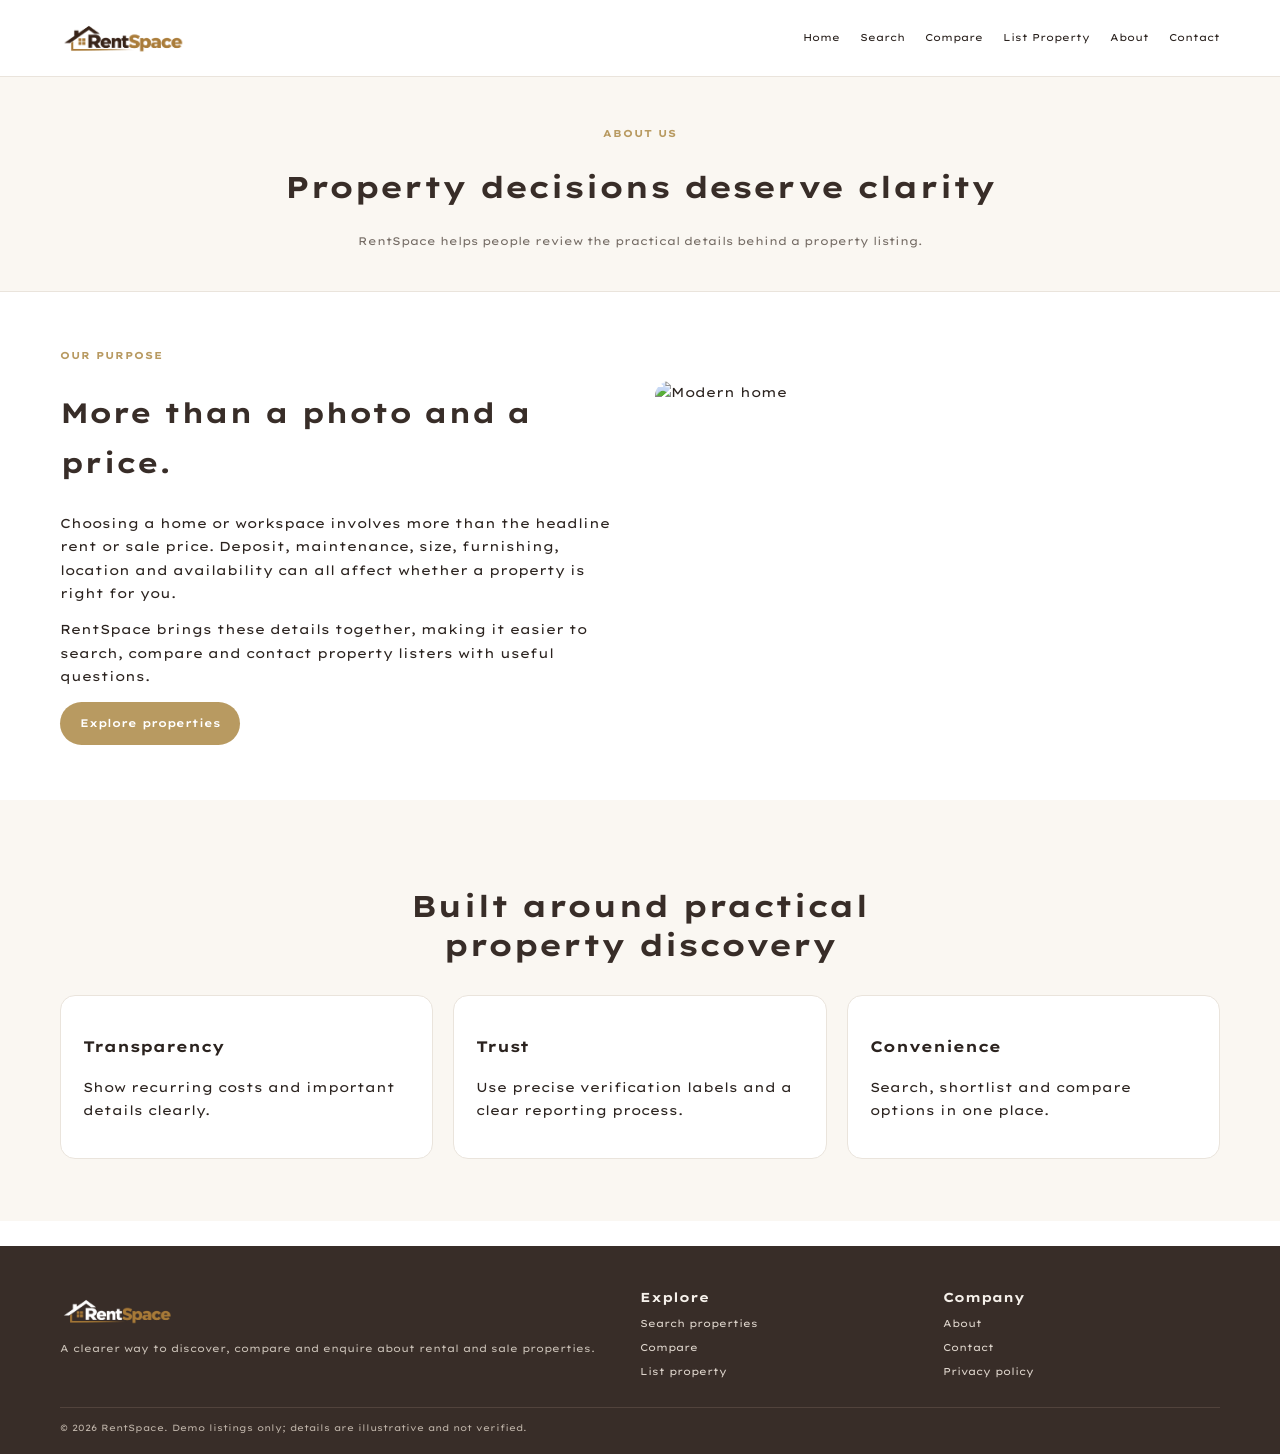
==== about.html @ 7304168e "basicPush" ====
<!doctype html><html lang="en"><head><meta charset="utf-8"><meta name="viewport" content="width=device-width,initial-scale=1"><title>About | RentSpace</title><link rel="icon" type="image/png" href="favicon.png"><link rel="shortcut icon" href="favicon.ico"><link rel="stylesheet" href="css/styles.css"></head><body><header class="header"><div class="container nav"><a class="logo" href="index.html" aria-label="RentSpace Home"><img src="logo.png" alt="RentSpace" class="logo-img"></a><nav class="links"><a href="index.html">Home</a><a href="search.html">Search</a><a href="compare.html">Compare</a><a href="list-property.html">List Property</a><a href="about.html">About</a><a href="contact.html">Contact</a></nav></div></header><main><section class="pagehead"><div class="container"><div class="eyebrow">About us</div><h1>Property decisions deserve clarity</h1><p>RentSpace helps people review the practical details behind a property listing.</p></div></section><section class="container about"><div><div class="eyebrow">Our purpose</div><h2 style="color:var(--g);font-size:28px">More than a photo and a price.</h2><p>Choosing a home or workspace involves more than the headline rent or sale price. Deposit, maintenance, size, furnishing, location and availability can all affect whether a property is right for you.</p><p>RentSpace brings these details together, making it easier to search, compare and contact property listers with useful questions.</p><a class="btn" href="search.html">Explore properties</a></div><img src="https://images.unsplash.com/photo-1600585154340-be6161a56a0c?auto=format&fit=crop&w=900&q=80" alt="Modern home"></section><section class="section soft"><div class="container"><div class="head"><h2>Built around practical property discovery</h2></div><div class="grid"><div class="card" style="padding:22px"><h3>Transparency</h3><p>Show recurring costs and important details clearly.</p></div><div class="card" style="padding:22px"><h3>Trust</h3><p>Use precise verification labels and a clear reporting process.</p></div><div class="card" style="padding:22px"><h3>Convenience</h3><p>Search, shortlist and compare options in one place.</p></div></div></div></section></main><footer class="footer"><div class="container"><div class="footgrid"><div><a class="logo" href="index.html" aria-label="RentSpace Home"><img src="logo-light.png" alt="RentSpace" class="logo-img footer-logo-img"></a><p>A clearer way to discover, compare and enquire about rental and sale properties.</p></div><div><b>Explore</b><a href="search.html">Search properties</a><a href="compare.html">Compare</a><a href="list-property.html">List property</a></div><div><b>Company</b><a href="about.html">About</a><a href="contact.html">Contact</a><a href="#">Privacy policy</a></div></div><div class="copy">© 2026 RentSpace. Demo listings only; details are illustrative and not verified.</div></div></footer><script src="js/main.js"></script></body></html>
---- css/styles.css ----
@import url('https://fonts.googleapis.com/css2?family=Lexend+Giga:wght@300;400;500;600;700&display=swap');

:root {
  --g: #382D28;
  --o: #B89A61;
  --ink: #2b231f;
  --muted: #756c65;
  --cream: #faf7f2;
  --line: #eae4dc;
}

* {
  box-sizing: border-box;
}

body {
  margin: 0;
  color: var(--ink);
  font: 13px/1.8 'Lexend Giga', sans-serif;
  background-color: #fff;
}

a {
  color: inherit;
  text-decoration: none;
}

img {
  display: block;
  max-width: 100%;
}

button, .btn {
  border: 0;
  border-radius: 30px;
  padding: 12px 20px;
  background: var(--o);
  color: white;
  cursor: pointer;
  display: inline-block;
  font: inherit;
  font-size: 11px;
  font-weight: 600;
  transition: background-color 0.2s ease, transform 0.15s ease;
}

button:hover, .btn:hover {
  background: #9e814a;
}

input, select, textarea {
  font: inherit;
  padding: 12px;
  border: 1px solid var(--line);
  border-radius: 9px;
  width: 100%;
  background: white;
  color: var(--ink);
}

input:focus, select:focus, textarea:focus {
  outline: none;
  border-color: var(--o);
  box-shadow: 0 0 0 3px rgba(184, 154, 97, 0.18);
}

.container {
  width: min(1160px, 92%);
  margin: auto;
}

.header {
  position: sticky;
  top: 0;
  background: white;
  border-bottom: 1px solid var(--line);
  z-index: 10;
}

.nav {
  min-height: 76px;
  display: flex;
  align-items: center;
  justify-content: space-between;
  gap: 20px;
}

.logo {
  display: inline-flex;
  align-items: center;
  font-size: 22px;
  font-weight: 700;
  color: var(--g);
  text-decoration: none;
}

.logo b {
  color: var(--o);
}

.logo-img {
  height: 42px;
  width: auto;
  max-width: 180px;
  object-fit: contain;
  display: block;
}

.footer .logo-img,
.footer-logo-img {
  height: 38px;
  max-width: 165px;
  margin-bottom: 10px;
}

.footer .logo img[src="logo.png"] {
  filter: brightness(0) invert(1);
}

.links {
  display: flex;
  gap: 20px;
  font-size: 10px;
}

.links a {
  transition: color 0.2s ease;
}

.links a:hover {
  color: var(--o);
}

.hero {
  min-height: 480px;
  background: linear-gradient(90deg, #fff 0%, #fffffff0 42%, #ffffff12), url('../images/hero.jpg') center/cover;
  display: flex;
  align-items: center;
}

.hero-in {
  max-width: 620px;
  padding: 55px 0;
}

.eyebrow {
  color: var(--o);
  font-size: 10px;
  font-weight: 700;
  letter-spacing: 1px;
  text-transform: uppercase;
}

.hero h1 {
  font-size: clamp(32px, 5vw, 55px);
  line-height: 1.2;
  color: var(--g);
  letter-spacing: -2px;
  margin: 12px 0;
}

.hero p {
  max-width: 500px;
  color: var(--muted);
}

.searchbar {
  display: grid;
  grid-template-columns: 1.4fr 1fr 1fr auto;
  gap: 8px;
  background: white;
  padding: 10px;
  border-radius: 15px;
  box-shadow: 0 10px 30px rgba(56, 45, 40, 0.10);
  margin-top: 25px;
  border: 1px solid var(--line);
}

.section {
  padding: 62px 0;
}

.soft {
  background: var(--cream);
}

.head {
  text-align: center;
  max-width: 650px;
  margin: 0 auto 30px;
}

.head h2, .pagehead h1 {
  color: var(--g);
  font-size: 30px;
  line-height: 1.3;
}

.head p, .pagehead p {
  color: var(--muted);
  font-size: 11px;
}

.grid {
  display: grid;
  grid-template-columns: repeat(3, 1fr);
  gap: 20px;
}

.card {
  border: 1px solid var(--line);
  border-radius: 15px;
  overflow: hidden;
  background: white;
  transition: transform 0.2s ease, box-shadow 0.2s ease;
}

.card:hover {
  transform: translateY(-2px);
  box-shadow: 0 12px 30px rgba(56, 45, 40, 0.08);
}

.card img {
  width: 100%;
  height: 190px;
  object-fit: cover;
}

.body {
  padding: 16px;
}

.body h3 {
  color: var(--g);
  font-size: 13px;
  margin: 7px 0;
}

.meta {
  color: var(--muted);
  font-size: 10px;
}

.price {
  color: var(--o);
  font-size: 15px;
  font-weight: 700;
  margin: 8px 0;
}

.actions {
  display: flex;
  gap: 8px;
  margin-top: 14px;
}

.actions button, .actions .btn {
  font-size: 10px;
  padding: 9px 13px;
}

.outline {
  background: white;
  color: var(--g);
  border: 1px solid var(--line);
}

.outline:hover {
  background: var(--g);
  color: white;
  border-color: var(--g);
}

.tag {
  font-size: 9px;
  background: #f4efea;
  color: var(--g);
  padding: 4px 8px;
  border-radius: 20px;
  border: 1px solid #e7ded4;
  display: inline-block;
}

.trust {
  display: grid;
  grid-template-columns: repeat(4, 1fr);
  gap: 16px;
  text-align: center;
  padding: 28px 0;
}

.trust b {
  display: block;
  color: var(--g);
  font-size: 11px;
}

.trust span {
  color: var(--muted);
  font-size: 9px;
}

.category {
  height: 210px;
  position: relative;
  border-radius: 14px;
  overflow: hidden;
}

.category img {
  width: 100%;
  height: 100%;
  object-fit: cover;
  transition: transform 0.3s ease;
}

.category:hover img {
  transform: scale(1.04);
}

.category b {
  position: absolute;
  bottom: 0;
  left: 0;
  right: 0;
  padding: 35px 15px 12px;
  color: white;
  background: linear-gradient(transparent, rgba(30, 23, 20, 0.85));
}

.cta {
  margin: 15px auto 45px;
  background: #faf5ee;
  border: 1px solid #ece3d5;
  border-radius: 18px;
  padding: 30px;
  display: flex;
  align-items: center;
  justify-content: space-between;
}

.pagehead {
  text-align: center;
  background: var(--cream);
  padding: 48px 0 28px;
  border-bottom: 1px solid var(--line);
}

.layout {
  display: grid;
  grid-template-columns: 235px 1fr;
  gap: 22px;
  padding: 35px 0 65px;
}

.filters, .panel, .formbox {
  border: 1px solid var(--line);
  border-radius: 15px;
  padding: 18px;
  height: max-content;
  background: white;
}

.filters h3, .panel h2 {
  color: var(--g);
}

.filtergroup {
  border-top: 1px solid var(--line);
  padding: 12px 0;
  font-size: 10px;
}

.filtergroup label {
  display: block;
  margin: 7px 0;
  color: var(--muted);
}

.results {
  display: grid;
  grid-template-columns: repeat(2, 1fr);
  gap: 16px;
}

.resulthead {
  display: flex;
  justify-content: space-between;
  margin-bottom: 15px;
}

.detail {
  display: grid;
  grid-template-columns: 1.4fr 1fr;
  gap: 25px;
  padding: 35px 0;
}

.detailphoto {
  width: 100%;
  height: 380px;
  object-fit: cover;
  border-radius: 15px;
}

.thumbs {
  display: grid;
  grid-template-columns: repeat(3, 1fr);
  gap: 9px;
  margin-top: 9px;
}

.thumbs img {
  height: 95px;
  width: 100%;
  object-fit: cover;
  border-radius: 9px;
}

.panel h1 {
  color: var(--g);
  font-size: 22px;
}

.cost {
  display: flex;
  justify-content: space-between;
  border-top: 1px solid var(--line);
  padding: 9px 0;
  font-size: 10px;
}

.formbox {
  max-width: 760px;
  margin: 35px auto 65px;
  padding: 25px;
}

.formgrid {
  display: grid;
  grid-template-columns: 1fr 1fr;
  gap: 14px;
}

.formgrid .full {
  grid-column: 1 / -1;
}

.field label {
  display: block;
  font-size: 10px;
  font-weight: 600;
  margin: 0 0 6px;
  color: var(--ink);
}

.notice {
  display: none;
  background: #f4efe9;
  color: var(--g);
  border: 1px solid #dfd5c8;
  padding: 12px;
  border-radius: 9px;
  margin: 12px 0;
  font-size: 10px;
}

.comparetable {
  border-collapse: collapse;
  width: 100%;
  min-width: 600px;
}

.comparetable th, .comparetable td {
  text-align: left;
  padding: 13px;
  border-bottom: 1px solid var(--line);
  font-size: 10px;
}

.comparetable th {
  background: #f4efe9;
  color: var(--g);
}

.about {
  display: grid;
  grid-template-columns: 1fr 1fr;
  gap: 30px;
  align-items: center;
  padding: 55px 0;
}

.about img {
  height: 330px;
  width: 100%;
  object-fit: cover;
  border-radius: 15px;
}

.footer {
  background: #382D28;
  color: #f5f0ea;
  padding: 40px 0 18px;
  margin-top: 25px;
}

.footgrid {
  display: grid;
  grid-template-columns: 2fr 1fr 1fr;
  gap: 25px;
}

.footer a {
  display: block;
  font-size: 10px;
  margin: 6px 0;
  color: #ddd4cb;
  transition: color 0.2s ease;
}

.footer a:hover {
  color: var(--o);
}

.footer p {
  font-size: 10px;
  color: #c8bfb5;
}

.copy {
  border-top: 1px solid #52433c;
  margin-top: 20px;
  padding-top: 12px;
  font-size: 9px;
  color: #bdb2a7;
}

@media (max-width: 800px) {
  .links {
    gap: 10px;
  }
  .links a {
    font-size: 9px;
  }
  .grid {
    grid-template-columns: repeat(2, 1fr);
  }
  .searchbar {
    grid-template-columns: 1fr 1fr;
  }
  .searchbar button {
    grid-column: 1 / -1;
  }
  .layout {
    grid-template-columns: 190px 1fr;
  }
}

@media (max-width: 600px) {
  .nav {
    align-items: flex-start;
    padding: 15px 0;
    flex-direction: column;
  }
  .links {
    flex-wrap: wrap;
  }
  .hero {
    min-height: 470px;
    background-position: 60%;
  }
  .searchbar, .grid, .results, .detail, .about {
    grid-template-columns: 1fr;
  }
  .searchbar button {
    grid-column: auto;
  }
  .trust {
    grid-template-columns: 1fr 1fr;
  }
  .layout {
    grid-template-columns: 1fr;
  }
  .cta {
    align-items: flex-start;
    gap: 15px;
    flex-direction: column;
  }
  .formgrid {
    grid-template-columns: 1fr;
  }
  .formgrid .full {
    grid-column: auto;
  }
  .footgrid {
    grid-template-columns: 1fr 1fr;
  }
  .detailphoto {
    height: 260px;
  }
  .thumbs img {
    height: 75px;
  }
  .resulthead {
    gap: 10px;
    flex-direction: column;
  }
  .comparewrap {
    overflow-x: auto;
  }
}
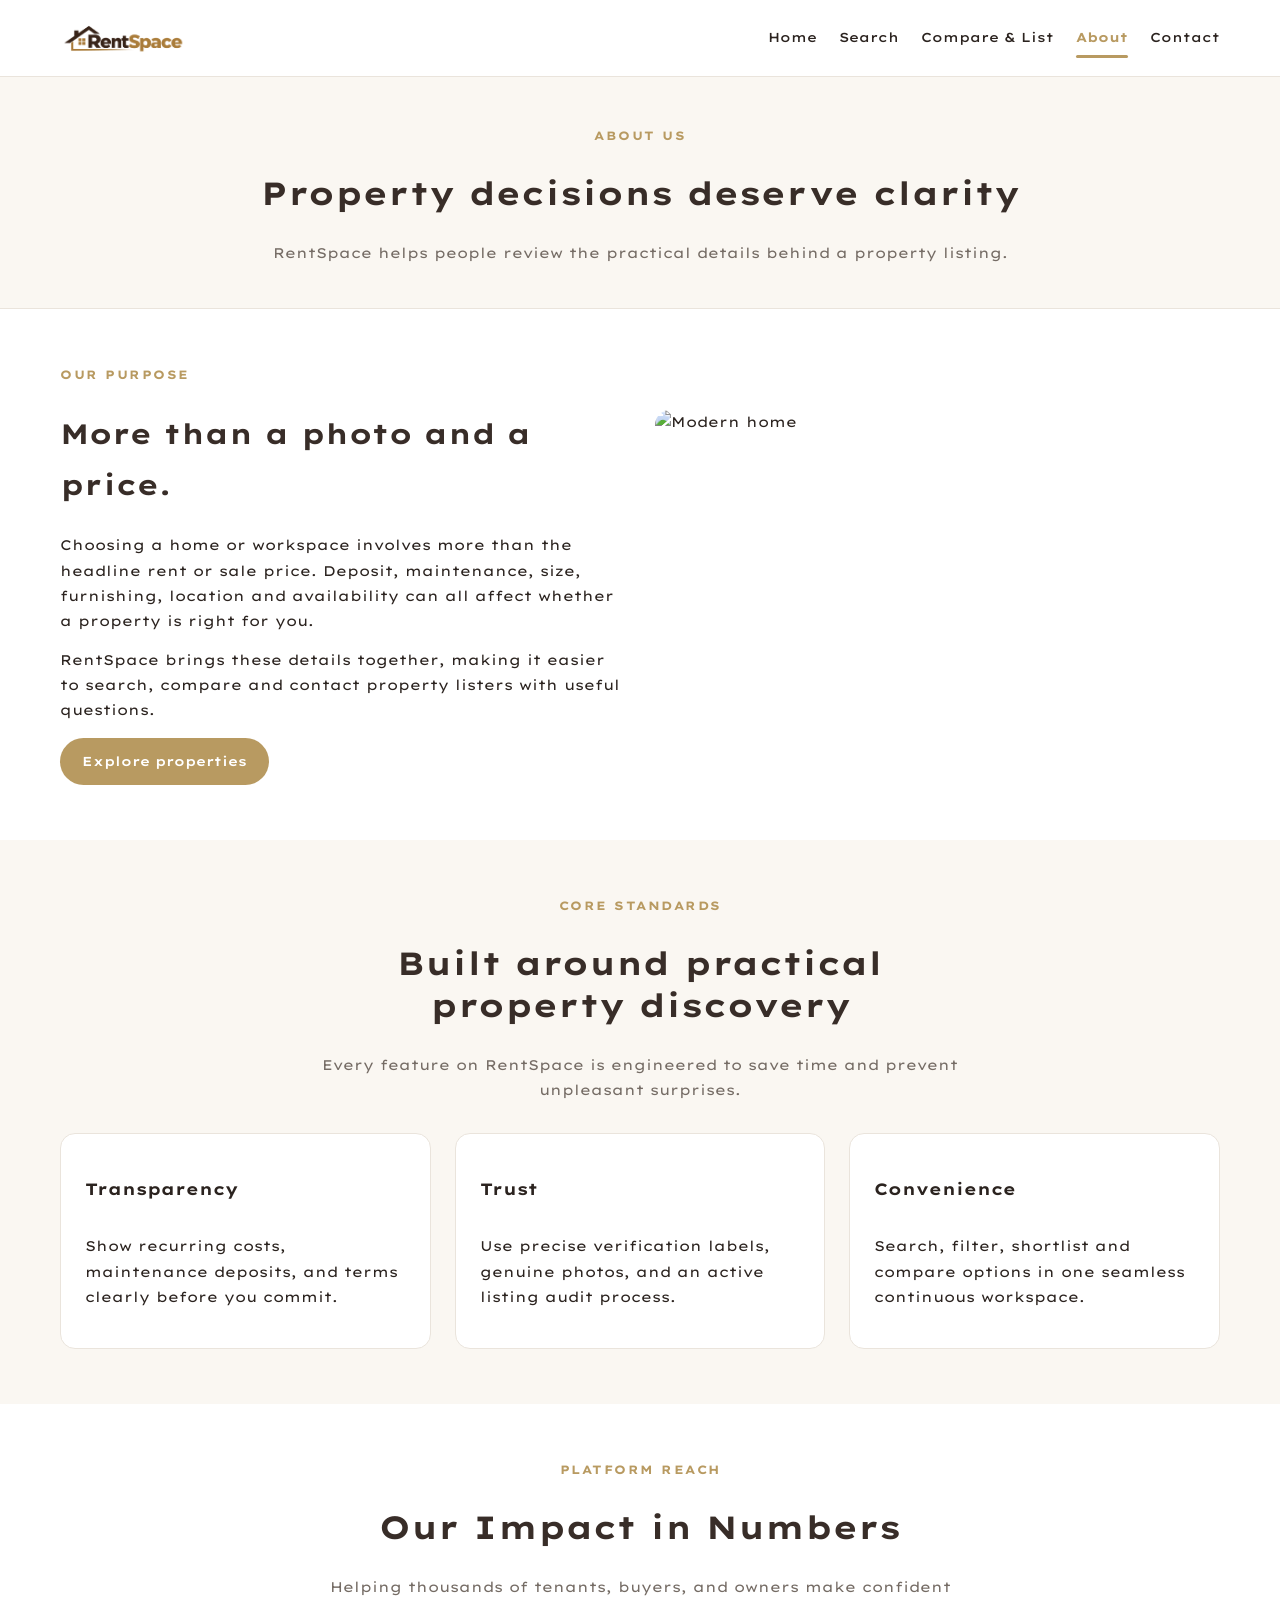
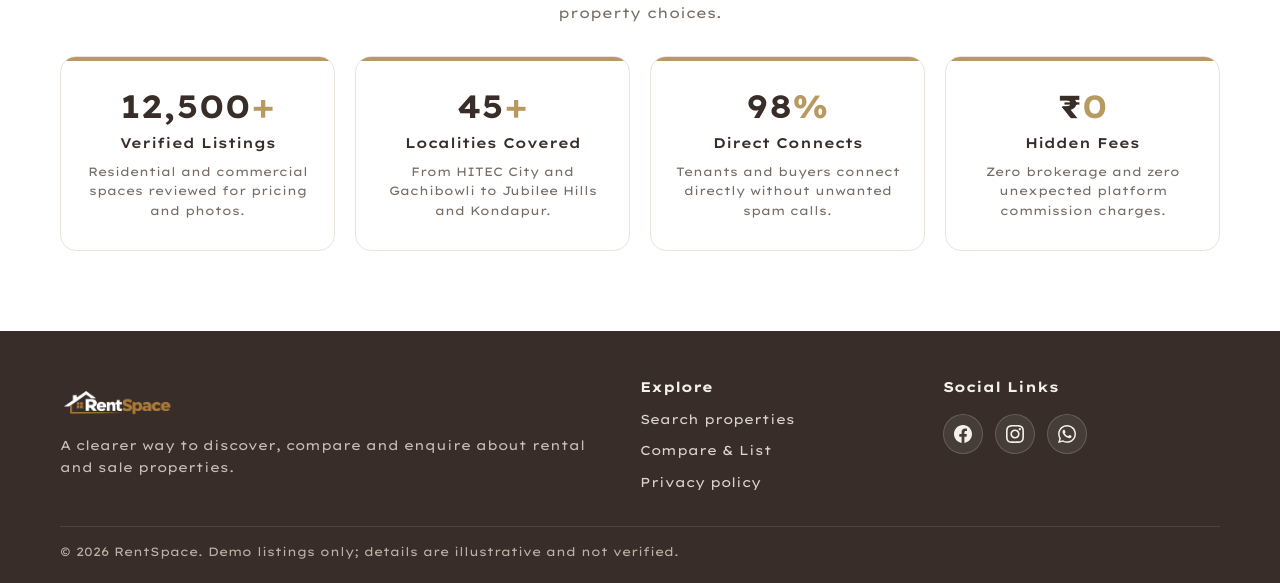
==== commit ad29ac0d: "Enhance RentSpace: update color palette to Dark Walnut & Antique Gold, unify Compare & List, add uni" ====
--- a/about.html
+++ b/about.html
@@ -1 +1,137 @@
-<!doctype html><html lang="en"><head><meta charset="utf-8"><meta name="viewport" content="width=device-width,initial-scale=1"><title>About | RentSpace</title><link rel="icon" type="image/png" href="favicon.png"><link rel="shortcut icon" href="favicon.ico"><link rel="stylesheet" href="css/styles.css"></head><body><header class="header"><div class="container nav"><a class="logo" href="index.html" aria-label="RentSpace Home"><img src="logo.png" alt="RentSpace" class="logo-img"></a><nav class="links"><a href="index.html">Home</a><a href="search.html">Search</a><a href="compare.html">Compare</a><a href="list-property.html">List Property</a><a href="about.html">About</a><a href="contact.html">Contact</a></nav></div></header><main><section class="pagehead"><div class="container"><div class="eyebrow">About us</div><h1>Property decisions deserve clarity</h1><p>RentSpace helps people review the practical details behind a property listing.</p></div></section><section class="container about"><div><div class="eyebrow">Our purpose</div><h2 style="color:var(--g);font-size:28px">More than a photo and a price.</h2><p>Choosing a home or workspace involves more than the headline rent or sale price. Deposit, maintenance, size, furnishing, location and availability can all affect whether a property is right for you.</p><p>RentSpace brings these details together, making it easier to search, compare and contact property listers with useful questions.</p><a class="btn" href="search.html">Explore properties</a></div><img src="https://images.unsplash.com/photo-1600585154340-be6161a56a0c?auto=format&fit=crop&w=900&q=80" alt="Modern home"></section><section class="section soft"><div class="container"><div class="head"><h2>Built around practical property discovery</h2></div><div class="grid"><div class="card" style="padding:22px"><h3>Transparency</h3><p>Show recurring costs and important details clearly.</p></div><div class="card" style="padding:22px"><h3>Trust</h3><p>Use precise verification labels and a clear reporting process.</p></div><div class="card" style="padding:22px"><h3>Convenience</h3><p>Search, shortlist and compare options in one place.</p></div></div></div></section></main><footer class="footer"><div class="container"><div class="footgrid"><div><a class="logo" href="index.html" aria-label="RentSpace Home"><img src="logo-light.png" alt="RentSpace" class="logo-img footer-logo-img"></a><p>A clearer way to discover, compare and enquire about rental and sale properties.</p></div><div><b>Explore</b><a href="search.html">Search properties</a><a href="compare.html">Compare</a><a href="list-property.html">List property</a></div><div><b>Company</b><a href="about.html">About</a><a href="contact.html">Contact</a><a href="#">Privacy policy</a></div></div><div class="copy">© 2026 RentSpace. Demo listings only; details are illustrative and not verified.</div></div></footer><script src="js/main.js"></script></body></html>+<!doctype html>
+<html lang="en">
+<head>
+  <meta charset="utf-8">
+  <meta name="viewport" content="width=device-width,initial-scale=1">
+  <title>About | RentSpace</title>
+  <link rel="icon" type="image/png" href="favicon.png">
+  <link rel="shortcut icon" href="favicon.ico">
+  <link rel="stylesheet" href="css/styles.css">
+</head>
+<body>
+  <header class="header">
+    <div class="container nav">
+      <a class="logo" href="index.html" aria-label="RentSpace Home"><img src="logo.png" alt="RentSpace" class="logo-img"></a>
+      <nav class="links">
+        <a href="index.html">Home</a>
+        <a href="search.html">Search</a>
+        <a href="compare.html">Compare & List</a>
+        <a href="about.html" class="active">About</a>
+        <a href="contact.html">Contact</a>
+      </nav>
+    </div>
+  </header>
+
+  <main>
+    <section class="pagehead">
+      <div class="container">
+        <div class="eyebrow">About us</div>
+        <h1>Property decisions deserve clarity</h1>
+        <p>RentSpace helps people review the practical details behind a property listing.</p>
+      </div>
+    </section>
+
+    <!-- Section 1: Our Purpose -->
+    <section class="container about">
+      <div>
+        <div class="eyebrow">Our purpose</div>
+        <h2 style="color:var(--g);font-size:28px">More than a photo and a price.</h2>
+        <p>Choosing a home or workspace involves more than the headline rent or sale price. Deposit, maintenance, size, furnishing, location and availability can all affect whether a property is right for you.</p>
+        <p>RentSpace brings these details together, making it easier to search, compare and contact property listers with useful questions.</p>
+        <a class="btn" href="search.html">Explore properties</a>
+      </div>
+      <img src="https://images.unsplash.com/photo-1600585154340-be6161a56a0c?auto=format&fit=crop&w=900&q=80" alt="Modern home">
+    </section>
+
+    <!-- Section 2: Core Values -->
+    <section class="section soft">
+      <div class="container">
+        <div class="head">
+          <div class="eyebrow">Core Standards</div>
+          <h2>Built around practical property discovery</h2>
+          <p>Every feature on RentSpace is engineered to save time and prevent unpleasant surprises.</p>
+        </div>
+        <div class="grid">
+          <div class="card" style="padding:24px">
+            <h3>Transparency</h3>
+            <p>Show recurring costs, maintenance deposits, and terms clearly before you commit.</p>
+          </div>
+          <div class="card" style="padding:24px">
+            <h3>Trust</h3>
+            <p>Use precise verification labels, genuine photos, and an active listing audit process.</p>
+          </div>
+          <div class="card" style="padding:24px">
+            <h3>Convenience</h3>
+            <p>Search, filter, shortlist and compare options in one seamless continuous workspace.</p>
+          </div>
+        </div>
+      </div>
+    </section>
+
+    <!-- Section 3: Platform Impact & Milestones (New Unique Section) -->
+    <section class="container section">
+      <div class="head">
+        <div class="eyebrow">Platform Reach</div>
+        <h2>Our Impact in Numbers</h2>
+        <p>Helping thousands of tenants, buyers, and owners make confident property choices.</p>
+      </div>
+      <div class="stats-grid">
+        <div class="stat-card">
+          <div class="stat-number">12,500<span>+</span></div>
+          <div class="stat-title">Verified Listings</div>
+          <div class="stat-desc">Residential and commercial spaces reviewed for pricing and photos.</div>
+        </div>
+        <div class="stat-card">
+          <div class="stat-number">45<span>+</span></div>
+          <div class="stat-title">Localities Covered</div>
+          <div class="stat-desc">From HITEC City and Gachibowli to Jubilee Hills and Kondapur.</div>
+        </div>
+        <div class="stat-card">
+          <div class="stat-number">98<span>%</span></div>
+          <div class="stat-title">Direct Connects</div>
+          <div class="stat-desc">Tenants and buyers connect directly without unwanted spam calls.</div>
+        </div>
+        <div class="stat-card">
+          <div class="stat-number">₹<span>0</span></div>
+          <div class="stat-title">Hidden Fees</div>
+          <div class="stat-desc">Zero brokerage and zero unexpected platform commission charges.</div>
+        </div>
+      </div>
+    </section>
+  </main>
+
+  <footer class="footer">
+    <div class="container">
+      <div class="footgrid">
+        <div>
+          <a class="logo" href="index.html" aria-label="RentSpace Home"><img src="logo-light.png" alt="RentSpace" class="logo-img footer-logo-img"></a>
+          <p>A clearer way to discover, compare and enquire about rental and sale properties.</p>
+        </div>
+        <div>
+          <b>Explore</b>
+          <a href="search.html">Search properties</a>
+          <a href="compare.html">Compare & List</a>
+          <a href="#">Privacy policy</a>
+        </div>
+        <div>
+          <b>Social Links</b>
+          <div class="social-links">
+            <a href="https://facebook.com" target="_blank" rel="noopener noreferrer" class="social-icon" aria-label="Facebook" title="Facebook">
+              <svg width="18" height="18" viewBox="0 0 24 24" fill="currentColor"><path d="M24 12.073c0-6.627-5.373-12-12-12s-12 5.373-12 12c0 5.99 4.388 10.954 10.125 11.854v-8.385H7.078v-3.47h3.047V9.43c0-3.007 1.792-4.669 4.533-4.669 1.312 0 2.686.235 2.686.235v2.953H15.83c-1.491 0-1.956.925-1.956 1.874v2.25h3.328l-.532 3.47h-2.796v8.385C19.612 23.027 24 18.062 24 12.073z"/></svg>
+            </a>
+            <a href="https://instagram.com" target="_blank" rel="noopener noreferrer" class="social-icon" aria-label="Instagram" title="Instagram">
+              <svg width="18" height="18" viewBox="0 0 24 24" fill="currentColor"><path d="M12 2.163c3.204 0 3.584.012 4.85.07 3.252.148 4.771 1.691 4.919 4.919.058 1.265.069 1.645.069 4.849 0 3.205-.012 3.584-.069 4.849-.149 3.225-1.664 4.771-4.919 4.919-1.266.058-1.644.07-4.85.07-3.204 0-3.584-.012-4.849-.07-3.26-.149-4.771-1.699-4.919-4.92-.058-1.265-.07-1.644-.07-4.849 0-3.204.013-3.583.07-4.849.149-3.227 1.664-4.771 4.919-4.919 1.266-.057 1.645-.069 4.849-.069zm0-2.163c-3.259 0-3.667.014-4.947.072-4.358.2-6.78 2.618-6.98 6.98-.059 1.281-.073 1.689-.073 4.948 0 3.259.014 3.668.072 4.948.2 4.358 2.618 6.78 6.98 6.98 1.281.058 1.689.072 4.948.072 3.259 0 3.668-.014 4.948-.072 4.354-.2 6.782-2.618 6.979-6.98.059-1.28.073-1.689.073-4.948 0-3.259-.014-3.667-.072-4.947-.196-4.354-2.617-6.78-6.979-6.98-1.281-.059-1.69-.073-4.949-.073zm0 5.838c-3.403 0-6.162 2.759-6.162 6.162s2.759 6.163 6.162 6.163 6.162-2.759 6.162-6.163c0-3.403-2.759-6.162-6.162-6.162zm0 10.162c-2.209 0-4-1.79-4-4 0-2.209 1.791-4 4-4s4 1.791 4 4c0 2.21-1.791 4-4 4zm6.406-11.845c-.796 0-1.441.645-1.441 1.44s.645 1.44 1.441 1.44c.795 0 1.439-.645 1.439-1.44s-.644-1.44-1.439-1.44z"/></svg>
+            </a>
+            <a href="https://whatsapp.com" target="_blank" rel="noopener noreferrer" class="social-icon" aria-label="WhatsApp" title="WhatsApp">
+              <svg width="18" height="18" viewBox="0 0 24 24" fill="currentColor"><path d="M.057 24l1.687-6.163c-1.041-1.804-1.588-3.849-1.587-5.946.003-6.556 5.338-11.891 11.893-11.891 3.181.001 6.167 1.24 8.413 3.488 2.245 2.248 3.481 5.236 3.48 8.414-.003 6.557-5.338 11.892-11.893 11.892-1.99-.001-3.951-.5-5.688-1.448l-6.305 1.654zm6.597-3.807c1.676.995 3.276 1.591 5.392 1.592 5.448 0 9.886-4.434 9.889-9.885.002-5.462-4.415-9.89-9.881-9.892-5.452 0-9.887 4.434-9.889 9.884-.001 2.225.651 3.891 1.746 5.634l-.999 3.648 3.742-.981zm11.387-5.464c-.074-.124-.272-.198-.57-.347-.297-.149-1.758-.868-2.031-.967-.272-.099-.47-.149-.669.149-.198.297-.768.967-.941 1.165-.173.198-.347.223-.644.074-.297-.149-1.255-.462-2.39-1.475-.883-.788-1.48-1.761-1.653-2.059-.173-.297-.018-.458.13-.606.134-.133.297-.347.446-.521.151-.172.2-.296.3-.495.099-.198.05-.372-.025-.521-.075-.148-.669-1.611-.916-2.206-.242-.579-.487-.501-.669-.51l-.57-.01c-.198 0-.52.074-.792.372s-1.04 1.016-1.04 2.479 1.065 2.876 1.213 3.074c.149.198 2.095 3.2 5.076 4.487.709.306 1.263.489 1.694.626.712.226 1.36.194 1.872.118.571-.085 1.758-.719 2.006-1.413.248-.695.248-1.29.173-1.414z"/></svg>
+            </a>
+          </div>
+        </div>
+      </div>
+      <div class="copy">© 2026 RentSpace. Demo listings only; details are illustrative and not verified.</div>
+    </div>
+  </footer>
+
+  <script src="js/main.js"></script>
+</body>
+</html>
--- a/css/styles.css
+++ b/css/styles.css
@@ -13,10 +13,14 @@
   box-sizing: border-box;
 }
 
+html {
+  scroll-behavior: smooth;
+}
+
 body {
   margin: 0;
   color: var(--ink);
-  font: 13px/1.8 'Lexend Giga', sans-serif;
+  font: 14px/1.8 'Lexend Giga', sans-serif;
   background-color: #fff;
 }
 
@@ -33,13 +37,13 @@
 button, .btn {
   border: 0;
   border-radius: 30px;
-  padding: 12px 20px;
+  padding: 12px 22px;
   background: var(--o);
   color: white;
   cursor: pointer;
   display: inline-block;
   font: inherit;
-  font-size: 11px;
+  font-size: 13px;
   font-weight: 600;
   transition: background-color 0.2s ease, transform 0.15s ease;
 }
@@ -50,7 +54,8 @@
 
 input, select, textarea {
   font: inherit;
-  padding: 12px;
+  font-size: 13px;
+  padding: 12px 14px;
   border: 1px solid var(--line);
   border-radius: 9px;
   width: 100%;
@@ -117,18 +122,41 @@
   filter: brightness(0) invert(1);
 }
 
+/* Navigation Links & Active Highlighting */
 .links {
   display: flex;
-  gap: 20px;
-  font-size: 10px;
+  gap: 22px;
+  font-size: 13px;
+  align-items: center;
 }
 
 .links a {
+  position: relative;
+  padding: 8px 0;
+  color: var(--ink);
+  font-weight: 500;
   transition: color 0.2s ease;
+  text-decoration: none;
 }
 
 .links a:hover {
   color: var(--o);
+}
+
+.links a.active {
+  color: var(--o);
+  font-weight: 700;
+}
+
+.links a.active::after {
+  content: '';
+  position: absolute;
+  left: 0;
+  right: 0;
+  bottom: 0;
+  height: 2.5px;
+  background: var(--o);
+  border-radius: 2px;
 }
 
 .hero {
@@ -145,9 +173,9 @@
 
 .eyebrow {
   color: var(--o);
-  font-size: 10px;
+  font-size: 12px;
   font-weight: 700;
-  letter-spacing: 1px;
+  letter-spacing: 1.5px;
   text-transform: uppercase;
 }
 
@@ -155,13 +183,15 @@
   font-size: clamp(32px, 5vw, 55px);
   line-height: 1.2;
   color: var(--g);
-  letter-spacing: -2px;
+  letter-spacing: -1.5px;
   margin: 12px 0;
 }
 
 .hero p {
   max-width: 500px;
   color: var(--muted);
+  font-size: 15px;
+  line-height: 1.8;
 }
 
 .searchbar {
@@ -177,7 +207,7 @@
 }
 
 .section {
-  padding: 62px 0;
+  padding: 55px 0;
 }
 
 .soft {
@@ -192,19 +222,20 @@
 
 .head h2, .pagehead h1 {
   color: var(--g);
-  font-size: 30px;
+  font-size: 32px;
   line-height: 1.3;
 }
 
 .head p, .pagehead p {
   color: var(--muted);
-  font-size: 11px;
+  font-size: 14px;
 }
 
 .grid {
   display: grid;
   grid-template-columns: repeat(3, 1fr);
-  gap: 20px;
+  gap: 24px;
+  align-items: stretch;
 }
 
 .card {
@@ -212,6 +243,9 @@
   border-radius: 15px;
   overflow: hidden;
   background: white;
+  display: flex;
+  flex-direction: column;
+  height: 100%;
   transition: transform 0.2s ease, box-shadow 0.2s ease;
 }
 
@@ -227,36 +261,48 @@
 }
 
 .body {
-  padding: 16px;
+  padding: 18px;
+  display: flex;
+  flex-direction: column;
+  flex: 1;
 }
 
 .body h3 {
   color: var(--g);
-  font-size: 13px;
-  margin: 7px 0;
+  font-size: 16px;
+  margin: 8px 0;
+  line-height: 1.4;
 }
 
 .meta {
   color: var(--muted);
-  font-size: 10px;
+  font-size: 12px;
+  line-height: 1.6;
 }
 
 .price {
   color: var(--o);
-  font-size: 15px;
+  font-size: 18px;
   font-weight: 700;
   margin: 8px 0;
 }
 
+.price small {
+  font-size: 12px;
+  font-weight: 400;
+  color: var(--muted);
+}
+
 .actions {
   display: flex;
   gap: 8px;
-  margin-top: 14px;
+  margin-top: auto;
+  padding-top: 14px;
 }
 
 .actions button, .actions .btn {
-  font-size: 10px;
-  padding: 9px 13px;
+  font-size: 12px;
+  padding: 10px 16px;
 }
 
 .outline {
@@ -272,13 +318,15 @@
 }
 
 .tag {
-  font-size: 9px;
+  font-size: 12px;
+  font-weight: 500;
   background: #f4efea;
   color: var(--g);
-  padding: 4px 8px;
+  padding: 4px 10px;
   border-radius: 20px;
   border: 1px solid #e7ded4;
   display: inline-block;
+  width: fit-content;
 }
 
 .trust {
@@ -292,12 +340,13 @@
 .trust b {
   display: block;
   color: var(--g);
-  font-size: 11px;
+  font-size: 14px;
+  margin-bottom: 4px;
 }
 
 .trust span {
   color: var(--muted);
-  font-size: 9px;
+  font-size: 12px;
 }
 
 .category {
@@ -323,8 +372,9 @@
   bottom: 0;
   left: 0;
   right: 0;
-  padding: 35px 15px 12px;
+  padding: 35px 15px 14px;
   color: white;
+  font-size: 14px;
   background: linear-gradient(transparent, rgba(30, 23, 20, 0.85));
 }
 
@@ -348,51 +398,56 @@
 
 .layout {
   display: grid;
-  grid-template-columns: 235px 1fr;
-  gap: 22px;
+  grid-template-columns: 245px 1fr;
+  gap: 24px;
   padding: 35px 0 65px;
 }
 
 .filters, .panel, .formbox {
   border: 1px solid var(--line);
   border-radius: 15px;
-  padding: 18px;
+  padding: 20px;
   height: max-content;
   background: white;
 }
 
 .filters h3, .panel h2 {
   color: var(--g);
+  font-size: 18px;
 }
 
 .filtergroup {
   border-top: 1px solid var(--line);
-  padding: 12px 0;
-  font-size: 10px;
+  padding: 14px 0;
+  font-size: 13px;
 }
 
 .filtergroup label {
   display: block;
-  margin: 7px 0;
-  color: var(--muted);
+  margin: 8px 0;
+  color: var(--muted);
+  font-size: 12px;
 }
 
 .results {
   display: grid;
   grid-template-columns: repeat(2, 1fr);
-  gap: 16px;
+  gap: 20px;
+  align-items: stretch;
 }
 
 .resulthead {
   display: flex;
   justify-content: space-between;
-  margin-bottom: 15px;
+  align-items: center;
+  margin-bottom: 16px;
+  font-size: 13px;
 }
 
 .detail {
   display: grid;
   grid-template-columns: 1.4fr 1fr;
-  gap: 25px;
+  gap: 28px;
   padding: 35px 0;
 }
 
@@ -419,27 +474,27 @@
 
 .panel h1 {
   color: var(--g);
-  font-size: 22px;
+  font-size: 24px;
 }
 
 .cost {
   display: flex;
   justify-content: space-between;
   border-top: 1px solid var(--line);
-  padding: 9px 0;
-  font-size: 10px;
+  padding: 10px 0;
+  font-size: 13px;
 }
 
 .formbox {
   max-width: 760px;
   margin: 35px auto 65px;
-  padding: 25px;
+  padding: 28px;
 }
 
 .formgrid {
   display: grid;
   grid-template-columns: 1fr 1fr;
-  gap: 14px;
+  gap: 16px;
 }
 
 .formgrid .full {
@@ -448,7 +503,7 @@
 
 .field label {
   display: block;
-  font-size: 10px;
+  font-size: 12px;
   font-weight: 600;
   margin: 0 0 6px;
   color: var(--ink);
@@ -459,10 +514,10 @@
   background: #f4efe9;
   color: var(--g);
   border: 1px solid #dfd5c8;
-  padding: 12px;
+  padding: 14px;
   border-radius: 9px;
-  margin: 12px 0;
-  font-size: 10px;
+  margin: 14px 0;
+  font-size: 13px;
 }
 
 .comparetable {
@@ -473,9 +528,9 @@
 
 .comparetable th, .comparetable td {
   text-align: left;
-  padding: 13px;
+  padding: 14px;
   border-bottom: 1px solid var(--line);
-  font-size: 10px;
+  font-size: 13px;
 }
 
 .comparetable th {
@@ -501,7 +556,7 @@
 .footer {
   background: #382D28;
   color: #f5f0ea;
-  padding: 40px 0 18px;
+  padding: 44px 0 20px;
   margin-top: 25px;
 }
 
@@ -513,8 +568,8 @@
 
 .footer a {
   display: block;
-  font-size: 10px;
-  margin: 6px 0;
+  font-size: 13px;
+  margin: 8px 0;
   color: #ddd4cb;
   transition: color 0.2s ease;
 }
@@ -524,24 +579,168 @@
 }
 
 .footer p {
-  font-size: 10px;
+  font-size: 13px;
   color: #c8bfb5;
+  line-height: 1.7;
 }
 
 .copy {
   border-top: 1px solid #52433c;
-  margin-top: 20px;
-  padding-top: 12px;
-  font-size: 9px;
+  margin-top: 24px;
+  padding-top: 14px;
+  font-size: 12px;
   color: #bdb2a7;
+}
+
+/* Social Links in Footer */
+.social-links {
+  display: flex;
+  gap: 12px;
+  margin-top: 14px;
+  align-items: center;
+}
+
+.social-icon {
+  display: inline-flex !important;
+  align-items: center;
+  justify-content: center;
+  width: 40px;
+  height: 40px;
+  border-radius: 50%;
+  background: rgba(255, 255, 255, 0.08);
+  border: 1px solid rgba(255, 255, 255, 0.16);
+  color: #f5f0ea !important;
+  transition: all 0.25s ease;
+  margin: 0 !important;
+}
+
+.social-icon:hover {
+  background: var(--o);
+  border-color: var(--o);
+  color: var(--g) !important;
+  transform: translateY(-2px);
+  box-shadow: 0 4px 12px rgba(0, 0, 0, 0.3);
+}
+
+.social-icon svg {
+  display: block;
+  transition: transform 0.2s ease;
+}
+
+.social-icon:hover svg {
+  transform: scale(1.08);
+}
+
+/* ========================================================
+   Continuous Hub Menu & Combined Sections (Compare & List)
+   ======================================================== */
+.hub-section-divider {
+  border: 0;
+  height: 1px;
+  background: var(--line);
+  margin: 50px auto 35px;
+  max-width: min(1160px, 92%);
+}
+
+/* Compare Enhancements */
+.compare-empty {
+  text-align: center;
+  padding: 45px 24px;
+  background: white;
+  border: 1px solid var(--line);
+  border-radius: 16px;
+  max-width: 600px;
+  margin: 0 auto 25px;
+}
+
+.compare-empty h3 {
+  color: var(--g);
+  font-size: 20px;
+  margin: 0 0 10px;
+}
+
+.compare-empty p {
+  color: var(--muted);
+  font-size: 14px;
+  margin-bottom: 24px;
+}
+
+.compare-empty .actions {
+  justify-content: center;
+}
+
+.compare-col-header {
+  display: flex;
+  flex-direction: column;
+  gap: 8px;
+  min-width: 170px;
+}
+
+.compare-col-header img {
+  width: 100%;
+  height: 110px;
+  object-fit: cover;
+  border-radius: 8px;
+}
+
+.compare-col-header .remove-btn {
+  background: transparent;
+  border: 1px solid var(--line);
+  color: var(--muted);
+  padding: 5px 12px;
+  font-size: 12px;
+  border-radius: 12px;
+  cursor: pointer;
+  align-self: flex-start;
+  transition: all 0.2s ease;
+}
+
+.compare-col-header .remove-btn:hover {
+  background: #fbf0ee;
+  color: #b33927;
+  border-color: #f3c2bc;
+}
+
+/* List Property Enhancements */
+.list-layout {
+  display: grid;
+  grid-template-columns: 1.25fr 0.75fr;
+  gap: 30px;
+  align-items: start;
+}
+
+@media (max-width: 860px) {
+  .list-layout {
+    grid-template-columns: 1fr;
+  }
+}
+
+.preview-sticky {
+  position: sticky;
+  top: 140px;
+}
+
+.preview-box {
+  background: var(--cream);
+  border: 1px solid var(--line);
+  border-radius: 16px;
+  padding: 22px;
+}
+
+.preview-box h4 {
+  margin: 0 0 8px;
+  color: var(--g);
+  font-size: 14px;
+  text-transform: uppercase;
+  letter-spacing: 1px;
 }
 
 @media (max-width: 800px) {
   .links {
-    gap: 10px;
+    gap: 12px;
   }
   .links a {
-    font-size: 9px;
+    font-size: 12px;
   }
   .grid {
     grid-template-columns: repeat(2, 1fr);
@@ -565,6 +764,7 @@
   }
   .links {
     flex-wrap: wrap;
+    gap: 14px;
   }
   .hero {
     min-height: 470px;
@@ -609,4 +809,498 @@
   .comparewrap {
     overflow-x: auto;
   }
-}
+  .hub-nav {
+    flex-direction: column;
+    border-radius: 18px;
+    width: 100%;
+  }
+  .hub-nav-link {
+    justify-content: center;
+  }
+}
+
+/* ========================================================
+   New Unique Sections Styling
+   ======================================================== */
+
+/* 1. Contact Map Section */
+.map-wrap {
+  display: grid;
+  grid-template-columns: 1.35fr 1fr;
+  gap: 0;
+  background: white;
+  border: 1px solid var(--line);
+  border-radius: 18px;
+  overflow: hidden;
+  box-shadow: 0 10px 30px rgba(56, 45, 40, 0.06);
+}
+
+.map-frame-box {
+  min-height: 400px;
+  position: relative;
+  background: #f0eae1;
+}
+
+.map-frame-box iframe {
+  width: 100%;
+  height: 100%;
+  min-height: 400px;
+  border: 0;
+  display: block;
+}
+
+.map-info-pane {
+  padding: 34px 30px;
+  display: flex;
+  flex-direction: column;
+  justify-content: center;
+  background: var(--cream);
+}
+
+.map-info-pane h3 {
+  color: var(--g);
+  font-size: 20px;
+  margin: 0 0 10px;
+}
+
+.map-detail-list {
+  display: flex;
+  flex-direction: column;
+  gap: 18px;
+  margin-top: 18px;
+}
+
+.map-detail-item {
+  display: flex;
+  gap: 14px;
+  align-items: flex-start;
+}
+
+.map-icon-badge {
+  width: 40px;
+  height: 40px;
+  border-radius: 50%;
+  background: white;
+  border: 1px solid var(--line);
+  display: flex;
+  align-items: center;
+  justify-content: center;
+  color: var(--o);
+  font-size: 16px;
+  flex-shrink: 0;
+}
+
+.map-detail-item b {
+  display: block;
+  color: var(--g);
+  font-size: 13px;
+  margin-bottom: 2px;
+}
+
+.map-detail-item span {
+  font-size: 12px;
+  color: var(--muted);
+  line-height: 1.6;
+}
+
+/* 2. Contact FAQ Accordion */
+.faq-grid {
+  display: grid;
+  grid-template-columns: 1fr 1fr;
+  gap: 20px;
+}
+
+.faq-item {
+  background: white;
+  border: 1px solid var(--line);
+  border-radius: 14px;
+  padding: 20px 22px;
+  transition: border-color 0.2s ease, box-shadow 0.2s ease;
+}
+
+.faq-item:hover {
+  border-color: var(--o);
+  box-shadow: 0 6px 20px rgba(56, 45, 40, 0.06);
+}
+
+.faq-item summary {
+  cursor: pointer;
+  font-size: 14px;
+  font-weight: 600;
+  color: var(--g);
+  display: flex;
+  justify-content: space-between;
+  align-items: center;
+  user-select: none;
+  list-style: none;
+}
+
+.faq-item summary::-webkit-details-marker {
+  display: none;
+}
+
+.faq-item summary::after {
+  content: '+';
+  font-size: 18px;
+  color: var(--o);
+  font-weight: 700;
+  transition: transform 0.2s ease;
+}
+
+.faq-item[open] summary::after {
+  content: '−';
+}
+
+.faq-item p {
+  margin: 12px 0 0;
+  font-size: 13px;
+  color: var(--muted);
+  line-height: 1.7;
+  border-top: 1px solid var(--line);
+  padding-top: 12px;
+}
+
+/* 3. About Stats & Numbers */
+.stats-grid {
+  display: grid;
+  grid-template-columns: repeat(4, 1fr);
+  gap: 20px;
+}
+
+.stat-card {
+  background: white;
+  border: 1px solid var(--line);
+  border-radius: 16px;
+  padding: 30px 20px;
+  text-align: center;
+  position: relative;
+  overflow: hidden;
+  transition: transform 0.2s ease, box-shadow 0.2s ease;
+}
+
+.stat-card:hover {
+  transform: translateY(-3px);
+  box-shadow: 0 12px 28px rgba(56, 45, 40, 0.08);
+}
+
+.stat-card::before {
+  content: '';
+  position: absolute;
+  top: 0;
+  left: 0;
+  right: 0;
+  height: 4px;
+  background: var(--o);
+}
+
+.stat-number {
+  font-size: 32px;
+  font-weight: 700;
+  color: var(--g);
+  margin-bottom: 6px;
+  line-height: 1.2;
+}
+
+.stat-number span {
+  color: var(--o);
+}
+
+.stat-title {
+  font-size: 14px;
+  font-weight: 600;
+  color: var(--g);
+  margin-bottom: 6px;
+}
+
+.stat-desc {
+  font-size: 12px;
+  color: var(--muted);
+  line-height: 1.6;
+}
+
+/* 4. Search Neighborhood Spotlight */
+.localities-grid {
+  display: grid;
+  grid-template-columns: repeat(4, 1fr);
+  gap: 20px;
+}
+
+.locality-card {
+  background: white;
+  border: 1px solid var(--line);
+  border-radius: 16px;
+  overflow: hidden;
+  text-decoration: none;
+  color: inherit;
+  transition: transform 0.25s ease, box-shadow 0.25s ease;
+  display: flex;
+  flex-direction: column;
+}
+
+.locality-card:hover {
+  transform: translateY(-3px);
+  box-shadow: 0 12px 28px rgba(56, 45, 40, 0.1);
+  border-color: var(--o);
+}
+
+.locality-thumb {
+  height: 140px;
+  width: 100%;
+  object-fit: cover;
+}
+
+.locality-body {
+  padding: 18px;
+  display: flex;
+  flex-direction: column;
+  flex: 1;
+}
+
+.locality-body h3 {
+  margin: 0 0 6px;
+  color: var(--g);
+  font-size: 15px;
+}
+
+.locality-price {
+  font-size: 13px;
+  color: var(--o);
+  font-weight: 600;
+  margin-bottom: 8px;
+}
+
+.locality-features {
+  font-size: 12px;
+  color: var(--muted);
+  line-height: 1.6;
+  margin-top: auto;
+  border-top: 1px solid var(--line);
+  padding-top: 10px;
+}
+
+/* 5. Compare Smart Affordability Estimator */
+.calc-card {
+  background: white;
+  border: 1px solid var(--line);
+  border-radius: 18px;
+  padding: 34px;
+  box-shadow: 0 10px 30px rgba(56, 45, 40, 0.06);
+}
+
+.calc-grid {
+  display: grid;
+  grid-template-columns: 1.25fr 0.75fr;
+  gap: 32px;
+  align-items: center;
+}
+
+.calc-inputs {
+  display: flex;
+  flex-direction: column;
+  gap: 18px;
+}
+
+.calc-group label {
+  display: flex;
+  justify-content: space-between;
+  font-size: 13px;
+  font-weight: 600;
+  color: var(--g);
+  margin-bottom: 8px;
+}
+
+.calc-group label span {
+  color: var(--o);
+  font-weight: 700;
+}
+
+.calc-slider {
+  width: 100%;
+  height: 6px;
+  border-radius: 3px;
+  background: var(--line);
+  outline: none;
+  accent-color: var(--o);
+  cursor: pointer;
+}
+
+.calc-summary {
+  background: var(--cream);
+  border: 1px solid var(--line);
+  border-radius: 14px;
+  padding: 24px;
+}
+
+.calc-summary h4 {
+  margin: 0 0 14px;
+  color: var(--g);
+  font-size: 16px;
+}
+
+.calc-breakdown {
+  display: flex;
+  flex-direction: column;
+  gap: 10px;
+  margin-bottom: 16px;
+}
+
+.calc-row {
+  display: flex;
+  justify-content: space-between;
+  font-size: 13px;
+  color: var(--muted);
+}
+
+.calc-row.total {
+  border-top: 1px solid var(--line);
+  padding-top: 12px;
+  font-size: 15px;
+  font-weight: 700;
+  color: var(--g);
+}
+
+.calc-row.total span {
+  color: var(--o);
+  font-size: 18px;
+}
+
+/* 6. Home How It Works Steps */
+.steps-grid {
+  display: grid;
+  grid-template-columns: repeat(4, 1fr);
+  gap: 20px;
+}
+
+.step-card {
+  background: white;
+  border: 1px solid var(--line);
+  border-radius: 16px;
+  padding: 28px 20px;
+  position: relative;
+  display: flex;
+  flex-direction: column;
+  transition: transform 0.25s ease, box-shadow 0.25s ease;
+}
+
+.step-card:hover {
+  transform: translateY(-3px);
+  box-shadow: 0 10px 26px rgba(56, 45, 40, 0.08);
+  border-color: var(--o);
+}
+
+.step-badge {
+  font-size: 12px;
+  font-weight: 700;
+  color: var(--o);
+  background: rgba(184, 154, 97, 0.12);
+  width: 34px;
+  height: 34px;
+  border-radius: 50%;
+  display: flex;
+  align-items: center;
+  justify-content: center;
+  margin-bottom: 14px;
+}
+
+.step-card h3 {
+  font-size: 15px;
+  color: var(--g);
+  margin: 0 0 8px;
+}
+
+.step-card p {
+  font-size: 13px;
+  color: var(--muted);
+  line-height: 1.6;
+  margin: 0;
+}
+
+/* 7. Home Verified Reviews */
+.reviews-grid {
+  display: grid;
+  grid-template-columns: repeat(3, 1fr);
+  gap: 24px;
+}
+
+.review-card {
+  background: white;
+  border: 1px solid var(--line);
+  border-radius: 16px;
+  padding: 28px 24px;
+  display: flex;
+  flex-direction: column;
+  justify-content: space-between;
+  transition: transform 0.2s ease, box-shadow 0.2s ease;
+}
+
+.review-card:hover {
+  transform: translateY(-2px);
+  box-shadow: 0 10px 24px rgba(56, 45, 40, 0.08);
+}
+
+.review-stars {
+  color: var(--o);
+  font-size: 14px;
+  margin-bottom: 12px;
+  letter-spacing: 2px;
+}
+
+.review-text {
+  font-size: 13px;
+  color: var(--ink);
+  line-height: 1.7;
+  margin: 0 0 18px;
+  font-style: italic;
+}
+
+.reviewer-info {
+  display: flex;
+  align-items: center;
+  gap: 12px;
+  border-top: 1px solid var(--line);
+  padding-top: 14px;
+}
+
+.reviewer-avatar {
+  width: 44px;
+  height: 44px;
+  border-radius: 50%;
+  object-fit: cover;
+  border: 2px solid var(--cream);
+}
+
+.reviewer-meta b {
+  display: block;
+  font-size: 13px;
+  color: var(--g);
+}
+
+.reviewer-meta span {
+  font-size: 12px;
+  color: var(--muted);
+}
+
+/* Responsive adjustments for new sections */
+@media (max-width: 900px) {
+  .stats-grid,
+  .localities-grid,
+  .steps-grid {
+    grid-template-columns: repeat(2, 1fr);
+  }
+  .map-wrap,
+  .calc-grid {
+    grid-template-columns: 1fr;
+  }
+  .faq-grid,
+  .reviews-grid {
+    grid-template-columns: 1fr;
+  }
+}
+
+@media (max-width: 550px) {
+  .stats-grid,
+  .localities-grid,
+  .steps-grid {
+    grid-template-columns: 1fr;
+  }
+}
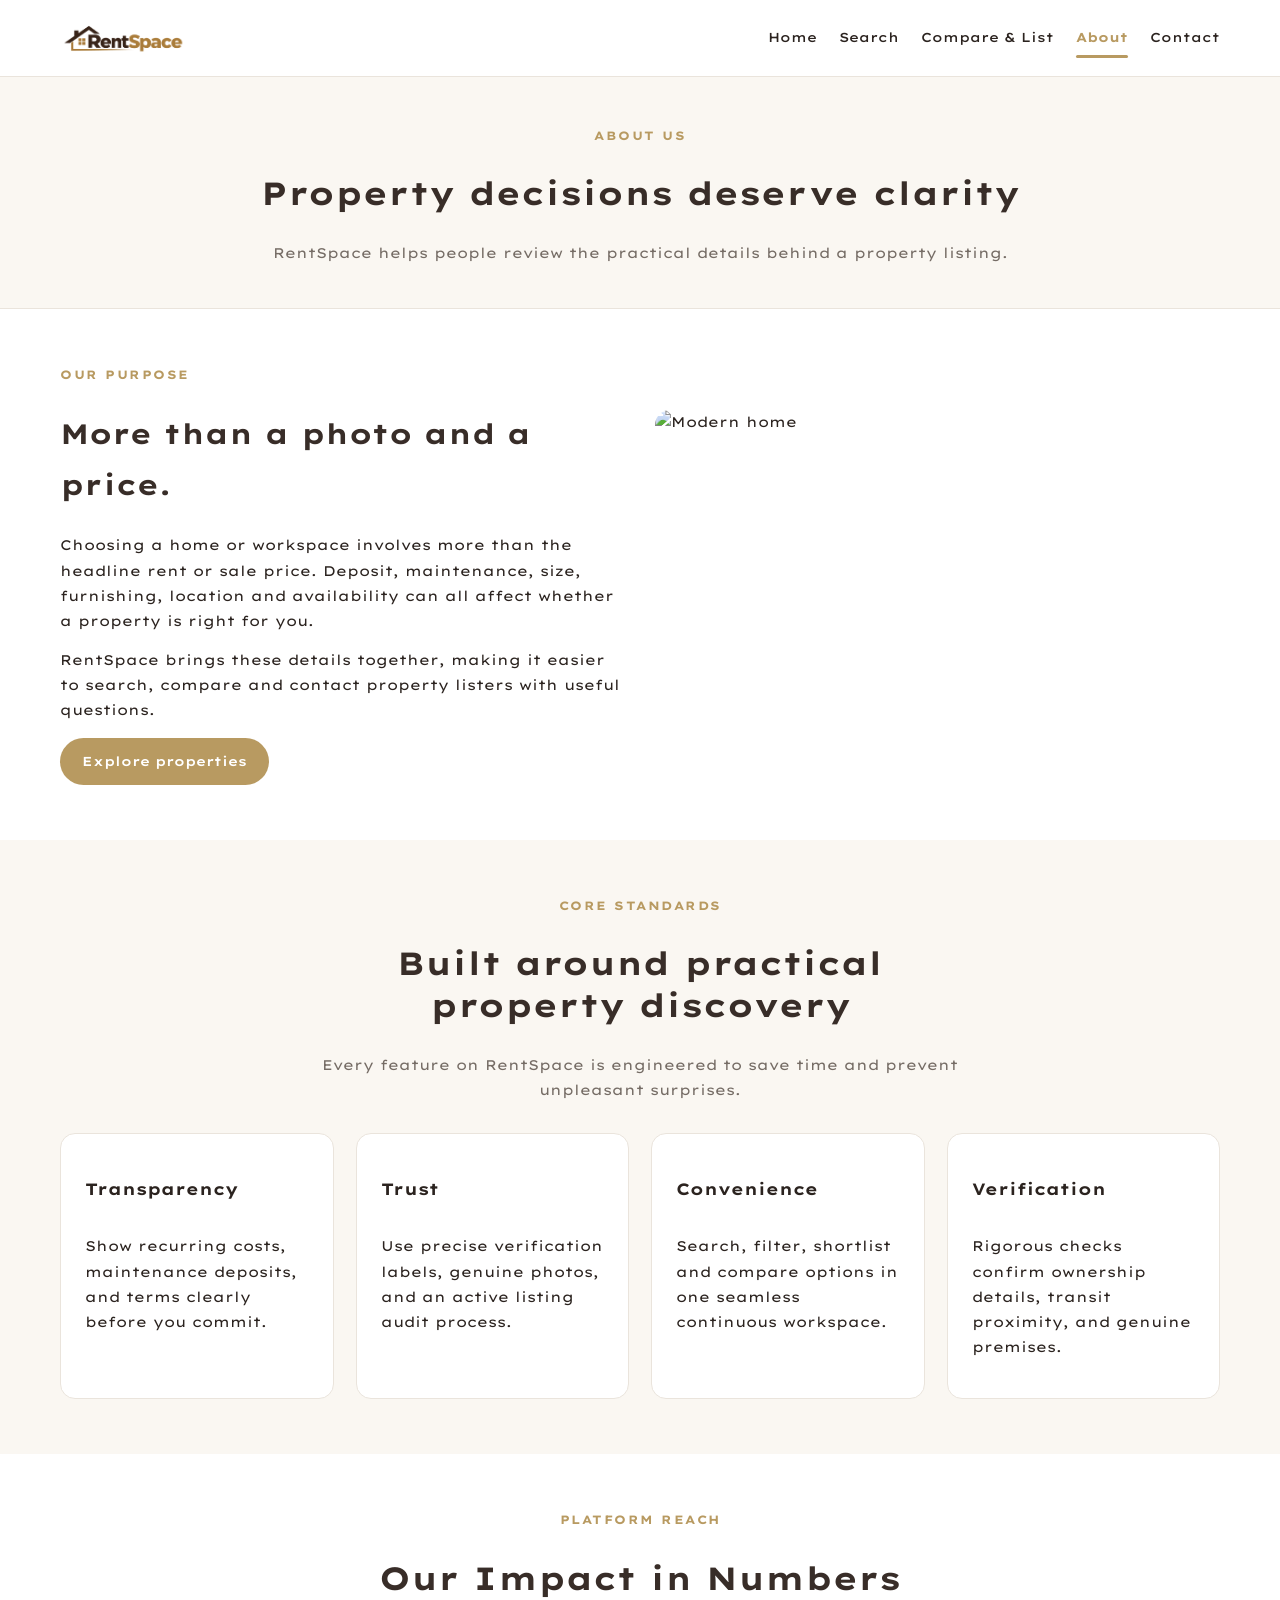
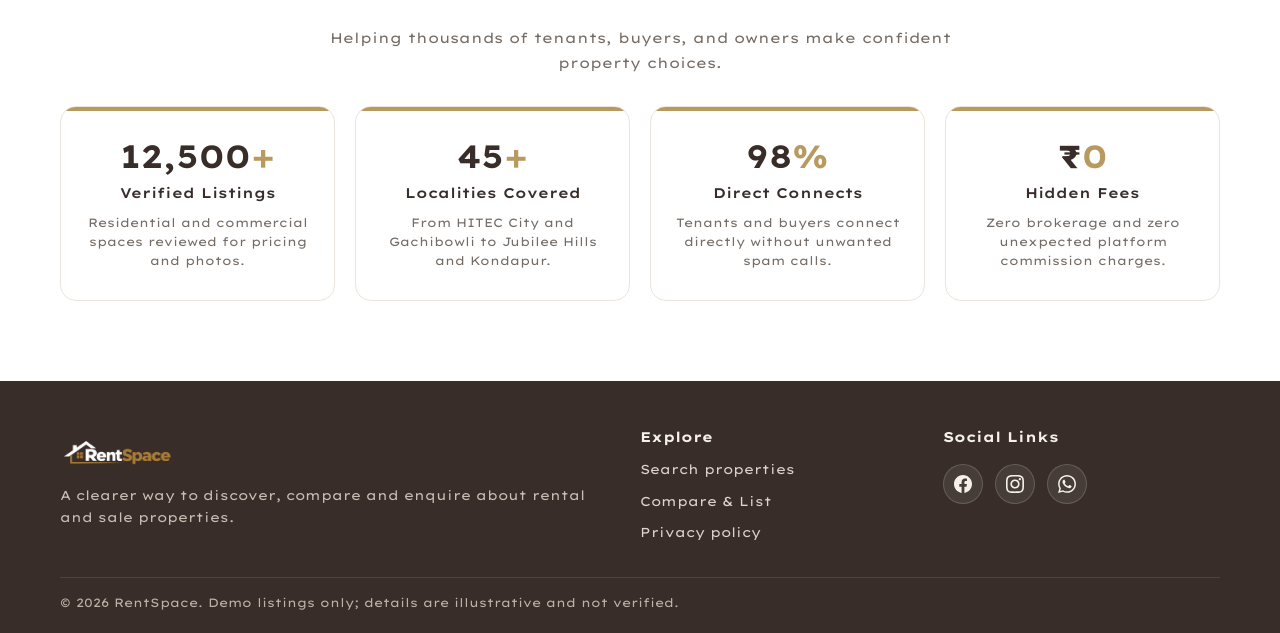
==== commit 82533ede: "Adjust card grids: balance Categories and Featured Properties to 4 cards, eliminate 2-column empty s" ====
--- a/about.html
+++ b/about.html
@@ -12,6 +12,11 @@
   <header class="header">
     <div class="container nav">
       <a class="logo" href="index.html" aria-label="RentSpace Home"><img src="logo.png" alt="RentSpace" class="logo-img"></a>
+      <button class="hamburger-btn" aria-label="Toggle navigation menu" aria-expanded="false">
+        <span class="hamburger-bar"></span>
+        <span class="hamburger-bar"></span>
+        <span class="hamburger-bar"></span>
+      </button>
       <nav class="links">
         <a href="index.html">Home</a>
         <a href="search.html">Search</a>
@@ -63,6 +68,10 @@
           <div class="card" style="padding:24px">
             <h3>Convenience</h3>
             <p>Search, filter, shortlist and compare options in one seamless continuous workspace.</p>
+          </div>
+          <div class="card" style="padding:24px">
+            <h3>Verification</h3>
+            <p>Rigorous checks confirm ownership details, transit proximity, and genuine premises.</p>
           </div>
         </div>
       </div>
--- a/css/styles.css
+++ b/css/styles.css
@@ -79,7 +79,7 @@
   top: 0;
   background: white;
   border-bottom: 1px solid var(--line);
-  z-index: 10;
+  z-index: 1000;
 }
 
 .nav {
@@ -88,6 +88,7 @@
   align-items: center;
   justify-content: space-between;
   gap: 20px;
+  position: relative;
 }
 
 .logo {
@@ -159,6 +160,52 @@
   border-radius: 2px;
 }
 
+/* Hamburger Toggle Button */
+.hamburger-btn {
+  display: none;
+  background: transparent;
+  border: 1px solid var(--line);
+  border-radius: 8px;
+  cursor: pointer;
+  padding: 8px;
+  width: 42px;
+  height: 42px;
+  flex-direction: column;
+  justify-content: center;
+  align-items: center;
+  gap: 5px;
+  transition: background-color 0.2s ease, border-color 0.2s ease;
+  z-index: 101;
+}
+
+.hamburger-btn:hover {
+  background-color: var(--cream);
+  border-color: var(--o);
+}
+
+.hamburger-bar {
+  display: block;
+  width: 22px;
+  height: 2.5px;
+  background-color: var(--g);
+  border-radius: 2px;
+  transition: transform 0.25s ease, opacity 0.25s ease, background-color 0.2s ease;
+}
+
+.hamburger-btn.active .hamburger-bar:nth-child(1) {
+  transform: translateY(7.5px) rotate(45deg);
+  background-color: var(--o);
+}
+
+.hamburger-btn.active .hamburger-bar:nth-child(2) {
+  opacity: 0;
+}
+
+.hamburger-btn.active .hamburger-bar:nth-child(3) {
+  transform: translateY(-7.5px) rotate(-45deg);
+  background-color: var(--o);
+}
+
 .hero {
   min-height: 480px;
   background: linear-gradient(90deg, #fff 0%, #fffffff0 42%, #ffffff12), url('../images/hero.jpg') center/cover;
@@ -233,9 +280,16 @@
 
 .grid {
   display: grid;
-  grid-template-columns: repeat(3, 1fr);
-  gap: 24px;
+  grid-template-columns: repeat(4, 1fr);
+  gap: 22px;
   align-items: stretch;
+}
+
+@media (max-width: 1024px) {
+  .grid {
+    grid-template-columns: repeat(2, 1fr);
+    gap: 20px;
+  }
 }
 
 .card {
@@ -379,14 +433,60 @@
 }
 
 .cta {
-  margin: 15px auto 45px;
-  background: #faf5ee;
-  border: 1px solid #ece3d5;
-  border-radius: 18px;
-  padding: 30px;
+  margin: 35px auto 55px;
+  background: var(--cream);
+  border: 1px solid var(--line);
+  border-radius: 20px;
+  padding: 38px 44px;
   display: flex;
   align-items: center;
   justify-content: space-between;
+  gap: 32px;
+  box-shadow: 0 8px 24px rgba(56, 45, 40, 0.04);
+}
+
+.cta > div {
+  flex: 1;
+}
+
+.cta .eyebrow {
+  margin-bottom: 6px;
+  font-size: 12px;
+  font-weight: 700;
+  text-transform: uppercase;
+  letter-spacing: 1.5px;
+  color: var(--o);
+}
+
+.cta h2 {
+  margin: 0 0 10px;
+  font-size: 26px;
+  color: var(--g);
+  line-height: 1.25;
+}
+
+.cta p {
+  margin: 0;
+  font-size: 14px;
+  color: var(--muted);
+  line-height: 1.6;
+  max-width: 540px;
+}
+
+.cta .btn {
+  white-space: nowrap;
+  flex-shrink: 0;
+  padding: 14px 28px;
+  font-size: 14px;
+  font-weight: 600;
+  border-radius: 30px;
+  box-shadow: 0 4px 14px rgba(184, 154, 97, 0.28);
+  transition: transform 0.2s ease, box-shadow 0.2s ease, background-color 0.2s ease;
+}
+
+.cta .btn:hover {
+  transform: translateY(-2px);
+  box-shadow: 0 6px 20px rgba(184, 154, 97, 0.38);
 }
 
 .pagehead {
@@ -701,6 +801,16 @@
   border-color: #f3c2bc;
 }
 
+/* Safeguard: If any 2-column grid has an odd last card, center it nicely */
+@media (max-width: 1024px) and (min-width: 601px) {
+  .grid > :nth-child(odd):last-child {
+    grid-column: 1 / -1;
+    max-width: 520px;
+    margin: 0 auto;
+    width: 100%;
+  }
+}
+
 /* List Property Enhancements */
 .list-layout {
   display: grid;
@@ -736,12 +846,66 @@
 }
 
 @media (max-width: 800px) {
+  .hamburger-btn {
+    display: flex;
+  }
+
+  .nav {
+    min-height: 64px;
+    padding: 8px 0;
+  }
+
   .links {
-    gap: 12px;
-  }
+    display: none;
+    position: absolute;
+    top: 100%;
+    left: 0;
+    right: 0;
+    background: white;
+    flex-direction: column;
+    align-items: stretch;
+    padding: 14px 18px 20px;
+    border-radius: 0 0 16px 16px;
+    box-shadow: 0 16px 36px rgba(56, 45, 40, 0.12);
+    border: 1px solid var(--line);
+    border-top: none;
+    gap: 6px;
+    z-index: 1000;
+  }
+
+  .links.nav-open {
+    display: flex;
+  }
+
   .links a {
-    font-size: 12px;
-  }
+    padding: 12px 16px;
+    font-size: 14px;
+    border-radius: 8px;
+    color: var(--g);
+    font-weight: 500;
+    transition: background 0.2s ease, color 0.2s ease;
+  }
+
+  .links a:hover {
+    background: var(--cream);
+    color: var(--o);
+  }
+
+  .links a.active {
+    background: rgba(184, 154, 97, 0.12);
+    color: var(--o);
+    font-weight: 700;
+  }
+
+  .links a.active::after {
+    display: none;
+  }
+
+  .footgrid {
+    grid-template-columns: 1.2fr 1fr 1fr;
+    gap: 20px;
+  }
+
   .grid {
     grid-template-columns: repeat(2, 1fr);
   }
@@ -757,15 +921,6 @@
 }
 
 @media (max-width: 600px) {
-  .nav {
-    align-items: flex-start;
-    padding: 15px 0;
-    flex-direction: column;
-  }
-  .links {
-    flex-wrap: wrap;
-    gap: 14px;
-  }
   .hero {
     min-height: 470px;
     background-position: 60%;
@@ -783,9 +938,16 @@
     grid-template-columns: 1fr;
   }
   .cta {
-    align-items: flex-start;
-    gap: 15px;
+    align-items: stretch;
+    gap: 20px;
     flex-direction: column;
+    padding: 28px 22px;
+    margin: 25px auto 40px;
+  }
+  .cta .btn {
+    width: 100%;
+    text-align: center;
+    white-space: nowrap;
   }
   .formgrid {
     grid-template-columns: 1fr;
@@ -794,7 +956,31 @@
     grid-column: auto;
   }
   .footgrid {
-    grid-template-columns: 1fr 1fr;
+    grid-template-columns: 1fr;
+    gap: 28px;
+  }
+  .footgrid > div {
+    display: flex;
+    flex-direction: column;
+    align-items: flex-start;
+  }
+  .footgrid p {
+    max-width: 100%;
+    margin: 8px 0 0;
+    line-height: 1.6;
+  }
+  .footer b {
+    display: block;
+    margin-bottom: 8px;
+    font-size: 14px;
+    letter-spacing: 0.5px;
+  }
+  .footer a {
+    margin: 6px 0;
+    font-size: 13px;
+  }
+  .social-links {
+    margin-top: 8px;
   }
   .detailphoto {
     height: 260px;
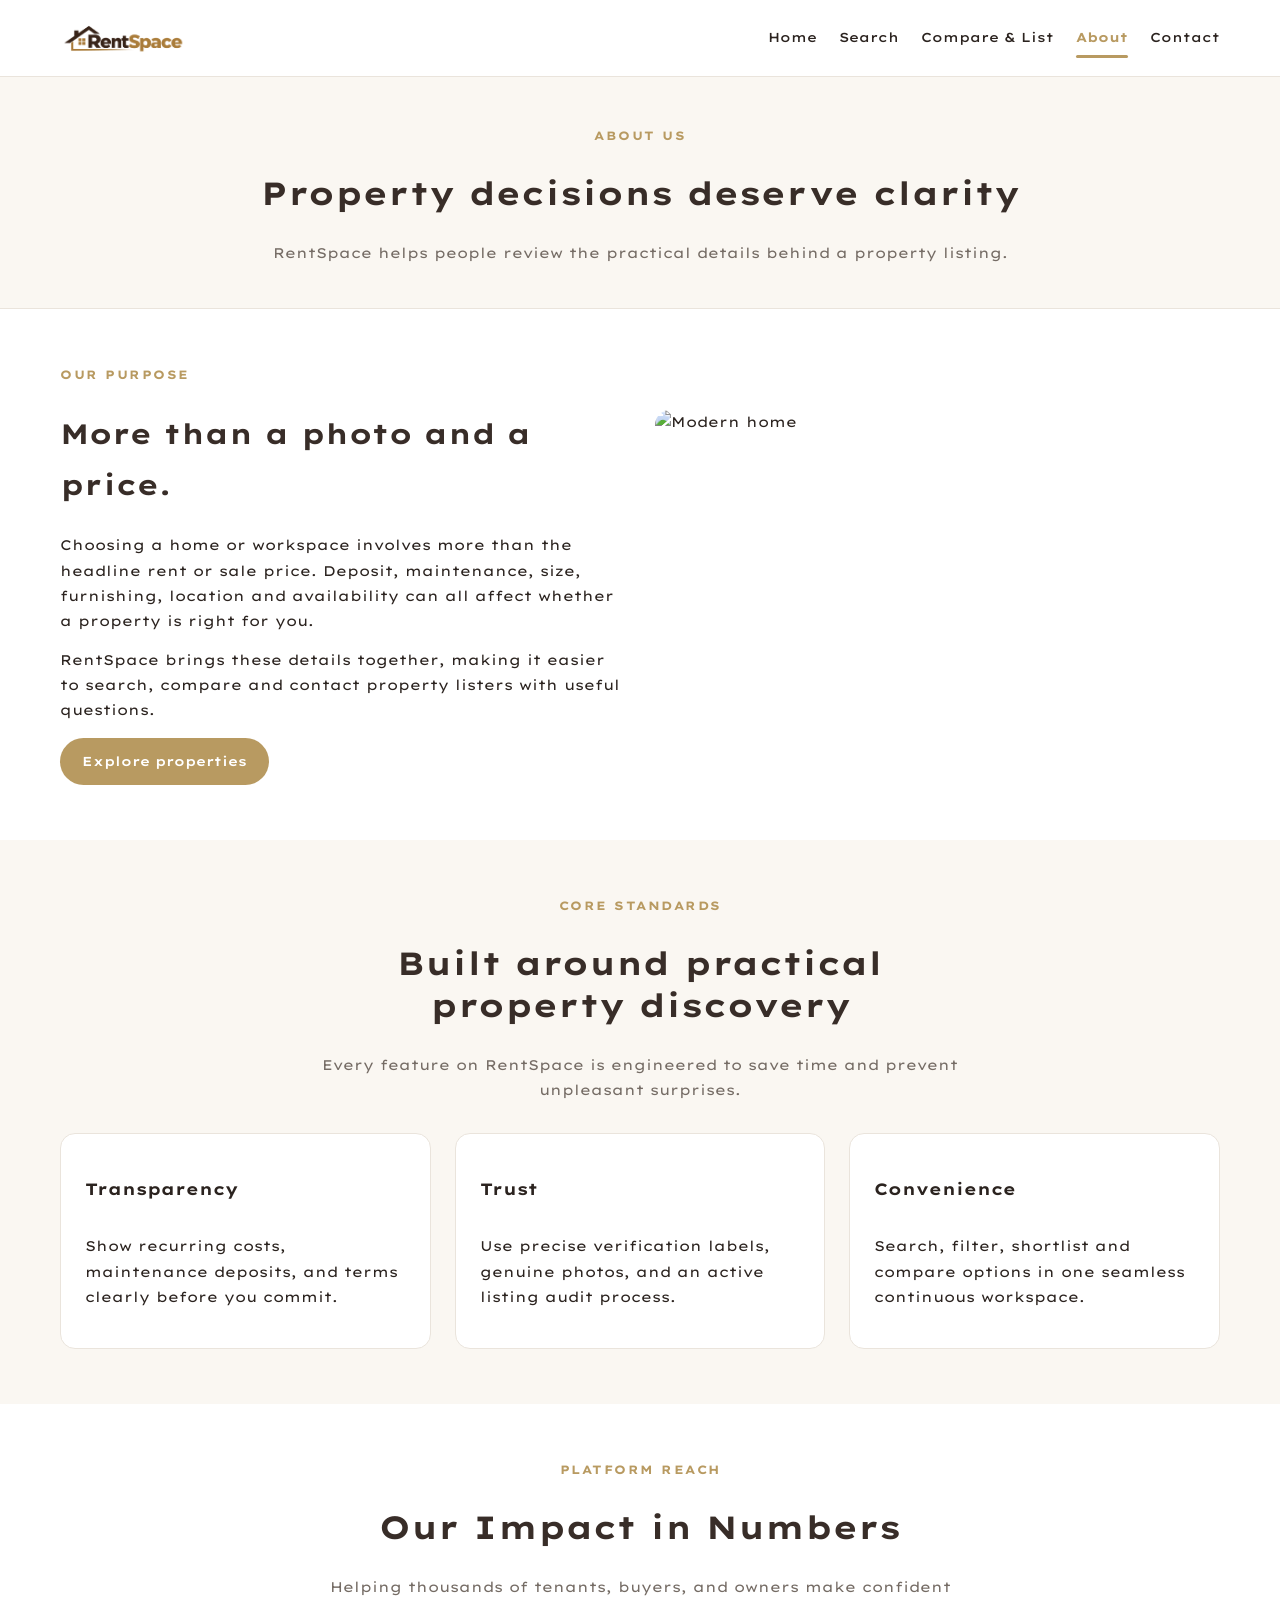
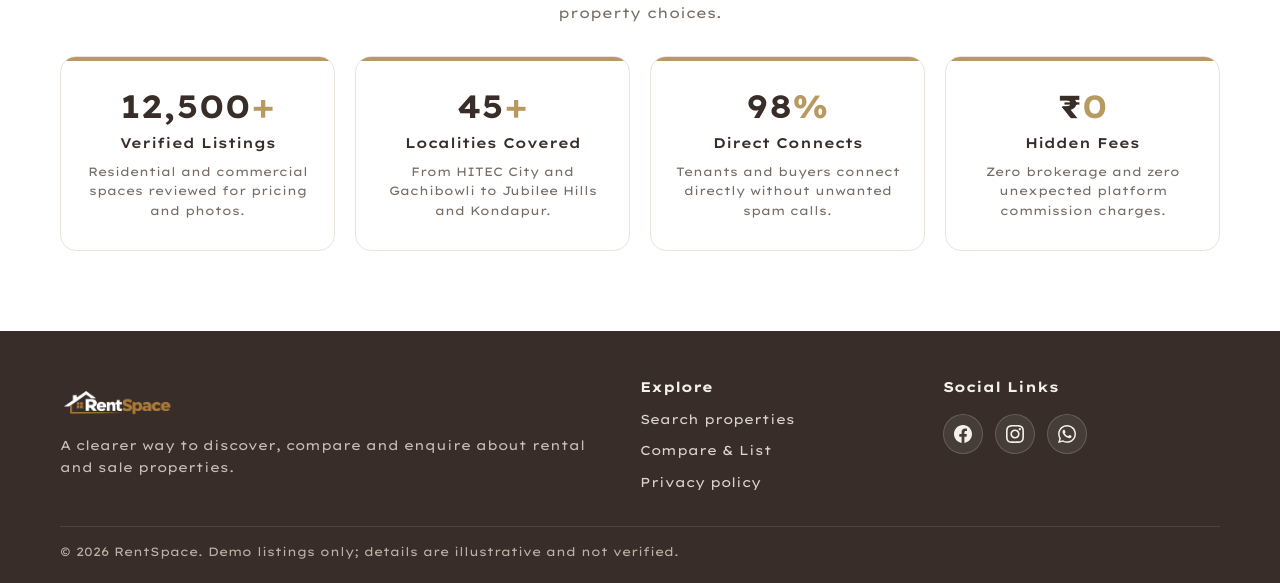
==== commit 1bda68be: "Restore 3-column desktop card width and unify responsive 1-column layout below 860px" ====
--- a/about.html
+++ b/about.html
@@ -68,10 +68,6 @@
           <div class="card" style="padding:24px">
             <h3>Convenience</h3>
             <p>Search, filter, shortlist and compare options in one seamless continuous workspace.</p>
-          </div>
-          <div class="card" style="padding:24px">
-            <h3>Verification</h3>
-            <p>Rigorous checks confirm ownership details, transit proximity, and genuine premises.</p>
           </div>
         </div>
       </div>
--- a/css/styles.css
+++ b/css/styles.css
@@ -280,16 +280,9 @@
 
 .grid {
   display: grid;
-  grid-template-columns: repeat(4, 1fr);
-  gap: 22px;
+  grid-template-columns: repeat(3, 1fr);
+  gap: 24px;
   align-items: stretch;
-}
-
-@media (max-width: 1024px) {
-  .grid {
-    grid-template-columns: repeat(2, 1fr);
-    gap: 20px;
-  }
 }
 
 .card {
@@ -801,15 +794,6 @@
   border-color: #f3c2bc;
 }
 
-/* Safeguard: If any 2-column grid has an odd last card, center it nicely */
-@media (max-width: 1024px) and (min-width: 601px) {
-  .grid > :nth-child(odd):last-child {
-    grid-column: 1 / -1;
-    max-width: 520px;
-    margin: 0 auto;
-    width: 100%;
-  }
-}
 
 /* List Property Enhancements */
 .list-layout {
@@ -820,6 +804,10 @@
 }
 
 @media (max-width: 860px) {
+  .grid {
+    grid-template-columns: 1fr;
+    gap: 22px;
+  }
   .list-layout {
     grid-template-columns: 1fr;
   }
@@ -906,9 +894,7 @@
     gap: 20px;
   }
 
-  .grid {
-    grid-template-columns: repeat(2, 1fr);
-  }
+
   .searchbar {
     grid-template-columns: 1fr 1fr;
   }
